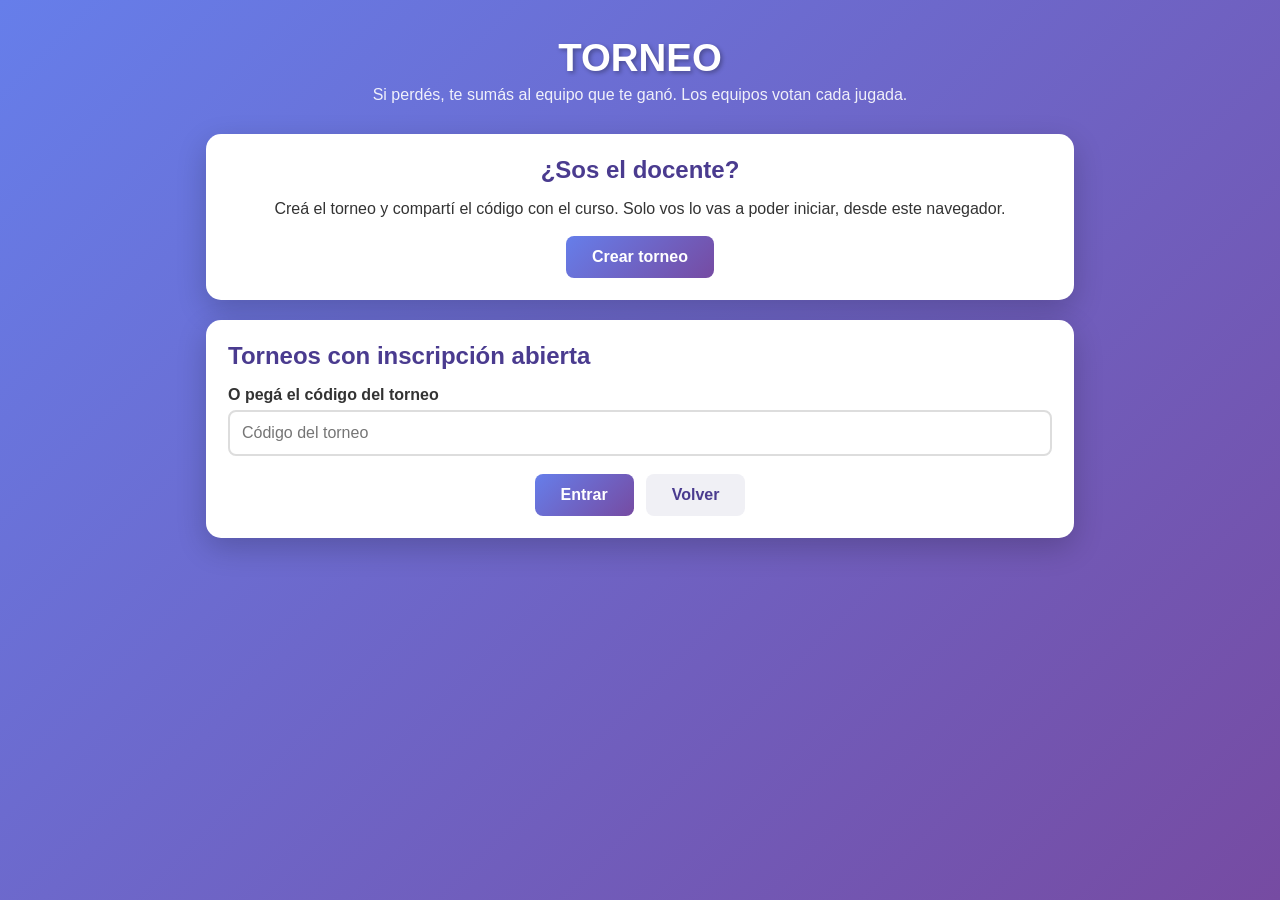
==== src/main/resources/static/torneo.html @ 72468ebf "Add files via upload" ====
<!DOCTYPE html>
<html lang="es">
<head>
    <meta charset="UTF-8">
    <meta name="viewport" content="width=device-width, initial-scale=1.0">
    <title>Multifósforos - Torneo</title>
    <link rel="stylesheet" href="estilos.css">
    <style>
        .container { padding: 16px; }
        .card { padding: 22px; }
        .id-torneo { font-family: monospace; background: #f0f0f5; padding: 8px; border-radius: 6px; word-break: break-all; }
        .chip { display: inline-block; padding: 4px 10px; border-radius: 20px; background: #f0f0f5; color: #4a3b8f;
                font-size: .85em; font-weight: 600; margin: 3px 4px 3px 0; }
        .chip.final { background: #fff3cd; color: #8a6d00; }
        .chip.yo { background: #e8eaff; }
        .ronda { text-align: center; font-weight: 600; color: #4a3b8f; margin-bottom: 10px; }
        .equipos { display: flex; gap: 10px; flex-wrap: wrap; }
        .equipo { flex: 1; min-width: 140px; padding: 12px; border-radius: 10px; border: 3px solid #eee; text-align: center; }
        .equipo.turno { border-color: #f4b400; background: #fff8e1; }
        .equipo .nombre { font-weight: 700; }
        .equipo .integrantes { font-size: .85em; color: #666; margin-top: 4px; }
        .estado { text-align: center; font-size: 1.15em; font-weight: 600; margin: 16px 0 4px; }
        .cuenta { text-align: center; font-size: 2.2em; font-weight: 800; color: #c62828; }
        .contador { text-align: center; font-size: 2.6em; font-weight: 800; color: #4a3b8f; }
        .mesa { display: flex; flex-wrap: wrap; gap: 8px; justify-content: center; padding: 18px 10px;
                min-height: 80px; background: #3e2723; border-radius: 12px; margin: 12px 0; }
        .fosforo { width: 8px; height: 54px; background: #f5deb3; border-radius: 3px; position: relative; }
        .fosforo::before { content: ''; position: absolute; top: -6px; left: -3px; width: 14px; height: 16px;
                           background: #c62828; border-radius: 50% 50% 45% 45%; }
        .fosforo.marcado { opacity: .3; }
        .votos { display: grid; grid-template-columns: repeat(auto-fit, minmax(80px, 1fr)); gap: 10px; }
        .votos .btn { margin-top: 0; padding: 16px 8px; font-size: 1.1em; }
        .votos .btn.elegido { outline: 4px solid #f4b400; }
        .conteo { text-align: center; margin-top: 10px; color: #555; }
        .elegida { text-align: center; font-size: 1.4em; font-weight: 800; padding: 14px; border-radius: 10px;
                   background: #fff8e1; color: #8a6d00; margin-top: 12px; }
        .aviso { text-align: center; padding: 14px; border-radius: 10px; background: #f0f0f5; color: #4a3b8f; font-weight: 600; }
        .aviso.bien { background: #e8f5e9; color: #256029; }
        .aviso.mal { background: #fdecea; color: #a12622; }
        .lista-simple { list-style: none; }
        .lista-simple li { padding: 6px 0; border-bottom: 1px solid #f0f0f0; display: flex; justify-content: space-between; gap: 8px; }
        .campeon { text-align: center; }
        .campeon .titulo { font-size: 1.8em; font-weight: 800; color: #4a3b8f; }
        .qr { display: flex; justify-content: center; margin: 12px 0; }
        .qr svg { width: min(70vw, 260px); height: auto; }
        .oculto { display: none; }
    </style>
</head>
<body>
<div class="container">
    <div class="header"><h1>Torneo</h1><p>Si perdés, te sumás al equipo que te ganó. Los equipos votan cada jugada.</p></div>

    <!-- sin id: crear o elegir torneo -->
    <div id="vistaInicio" class="oculto">
        <div class="card" style="text-align:center">
            <h2>¿Sos el docente?</h2>
            <p>Creá el torneo y compartí el código con el curso. Solo vos lo vas a poder iniciar, desde este navegador.</p>
            <div class="acciones"><button class="btn" id="btnCrear">Crear torneo</button></div>
        </div>
        <div class="card">
            <h2>Torneos con inscripción abierta</h2>
            <ul id="listaTorneos" class="lista-partidas"></ul>
            <label for="codigo">O pegá el código del torneo</label>
            <input id="codigo" placeholder="Código del torneo">
            <div class="acciones">
                <button class="btn" id="btnIr">Entrar</button>
                <a class="btn btn-secundario" href="index.html">Volver</a>
            </div>
            <div id="mensajeInicio" class="mensaje"></div>
        </div>
    </div>

    <!-- con id -->
    <div id="vistaTorneo" class="oculto">
        <div class="card" id="cardInscripcion">
            <h2>Inscripción</h2>
            <p>Código del torneo:</p>
            <p class="id-torneo" id="idTorneo"></p>
            <div id="qrAdmin" class="qr oculto"></div>
            <div id="formInscripcion">
                <label for="nombre">Tu nombre</label>
                <input id="nombre" maxlength="20" placeholder="Ej.: Ana">
                <div class="acciones"><button class="btn" id="btnInscribirme">Inscribirme</button></div>
            </div>
            <div id="yaInscripto" class="aviso bien oculto"></div>
            <div id="admin" class="oculto">
                <div class="acciones">
                    <button class="btn" id="btnIniciar">Iniciar torneo</button>
                    <a class="btn btn-secundario" id="linkProyector" target="_blank">Abrir vista del proyector</a>
                </div>
                <div class="ayuda" style="text-align:center" id="ayudaIniciar"></div>
            </div>
            <h2 style="margin-top:20px">Inscriptos (<span id="cantInscriptos">0</span>)</h2>
            <div id="inscriptos"></div>
        </div>

        <div class="card oculto" id="cardJuego">
            <div class="ronda" id="ronda"></div>
            <div id="miSituacion"></div>
            <div id="miPartida" class="oculto">
                <div class="equipos" id="equipos"></div>
                <div class="estado" id="estado"></div>
                <div class="cuenta" id="cuenta"></div>
                <div class="contador" id="contador"></div>
                <div class="mesa" id="mesa"></div>
                <div class="votos" id="votos"></div>
                <div class="conteo" id="conteo"></div>
                <div id="elegida"></div>
            </div>
        </div>

        <div class="card oculto" id="cardCampeon">
            <div class="campeon">
                <div>🏆 Equipo campeón</div>
                <div class="titulo" id="nombreCampeon"></div>
                <div id="campeonYo"></div>
                <ul class="lista-simple" id="integrantesCampeon" style="margin-top:12px"></ul>
            </div>
        </div>

        <div class="card oculto" id="cardHistorial">
            <h2>Jugadas de tu partida</h2>
            <ul class="lista-simple" id="historial"></ul>
        </div>

        <div id="mensaje" class="mensaje"></div>
        <div class="acciones" style="margin-bottom:20px">
            <a class="btn btn-secundario" id="linkProyector2" target="_blank">Ver proyector</a>
            <a class="btn btn-secundario" href="index.html">Inicio</a>
        </div>
    </div>
</div>

<script src="js/sockjs.min.js"></script>
<script src="js/stomp.min.js"></script>
<script src="js/qrcode.js"></script>
<script src="comun.js"></script>
<script>
    const torneoId = new URLSearchParams(window.location.search).get('id');
    const miId = obtenerJugadorId();
    let torneo = null;
    let stompClient = null;
    let miVoto = null;          // lo que voté en la votación abierta
    let claveVotacion = null;   // para saber cuándo empieza una votación nueva
    let finVotacion = 0;

    const $ = (id) => document.getElementById(id);
    const mostrar = (id, si) => $(id).classList.toggle('oculto', !si);

    function esc(s) { const d = document.createElement('div'); d.textContent = s == null ? '' : s; return d.innerHTML; }
    function leerClave() { try { return localStorage.getItem('claveAdmin_' + torneoId); } catch (e) { return null; } }
    function guardarClave(id, clave) { try { localStorage.setItem('claveAdmin_' + id, clave); } catch (e) { } }

    // ---------- sin id ----------
    async function vistaInicio() {
        mostrar('vistaInicio', true);
        $('btnCrear').addEventListener('click', async () => {
            const resp = await fetch('/api/torneos', { method: 'POST' });
            const datos = await resp.json();
            guardarClave(datos.torneo.id, datos.claveAdmin);
            window.location.href = 'torneo.html?id=' + encodeURIComponent(datos.torneo.id);
        });
        $('btnIr').addEventListener('click', () => {
            const c = $('codigo').value.trim();
            if (!c) { mostrarMensaje($('mensajeInicio'), 'Pegá el código del torneo', 'error'); return; }
            window.location.href = 'torneo.html?id=' + encodeURIComponent(c);
        });
        const torneos = await fetch('/api/torneos').then(r => r.json());
        const abiertos = torneos.filter(t => t.estado === 'INSCRIPCION');
        const lista = $('listaTorneos');
        if (abiertos.length === 0) {
            lista.innerHTML = '<li class="vacio">No hay torneos abiertos todavía.</li>';
        }
        for (const t of abiertos) {
            const li = document.createElement('li');
            li.innerHTML = '<span><strong>Torneo</strong> · ' + esc(t.id.substring(0, 8)) + '</span><span>'
                + t.inscriptos.length + ' inscriptos</span>';
            li.addEventListener('click', () => { window.location.href = 'torneo.html?id=' + encodeURIComponent(t.id); });
            lista.appendChild(li);
        }
    }

    // ---------- con id ----------
    function conectar() {
        mostrar('vistaTorneo', true);
        $('idTorneo').textContent = torneoId;
        $('linkProyector').href = 'proyector.html?id=' + encodeURIComponent(torneoId);
        $('linkProyector2').href = 'proyector.html?id=' + encodeURIComponent(torneoId);
        $('nombre').value = sessionStorage.getItem('nombre') || '';
        $('btnInscribirme').addEventListener('click', inscribirme);
        $('btnIniciar').addEventListener('click', iniciar);

        stompClient = Stomp.over(new SockJS('/ws'));
        stompClient.debug = null;
        stompClient.connect({}, () => {
            stompClient.subscribe('/topic/torneo/' + torneoId, (frame) => {
                const msg = JSON.parse(frame.body);
                if (msg.tipo === 'ESTADO') render(msg.torneo);
                else if (msg.tipo === 'ERROR' && msg.jugadorId === miId) mostrarMensaje($('mensaje'), msg.error, 'error');
            });
            fetch('/api/torneos/' + encodeURIComponent(torneoId))
                .then(r => r.ok ? r.json() : Promise.reject())
                .then(render)
                .catch(() => { mostrarMensaje($('mensaje'), 'El torneo no existe', 'error'); mostrar('cardInscripcion', false); });
        }, () => mostrarMensaje($('mensaje'), 'Se perdió la conexión. Recargá la página.', 'error'));
        setInterval(actualizarCuenta, 250);
    }

    async function inscribirme() {
        const nombre = $('nombre').value.trim();
        if (!nombre) { mostrarMensaje($('mensaje'), 'Ingresá tu nombre', 'error'); return; }
        const resp = await fetch('/api/torneos/' + encodeURIComponent(torneoId) + '/inscriptos', {
            method: 'POST', headers: { 'Content-Type': 'application/json' },
            body: JSON.stringify({ jugadorId: miId, nombre: nombre })
        });
        const datos = await resp.json().catch(() => ({}));
        if (!resp.ok) { mostrarMensaje($('mensaje'), datos.error || 'No te pudiste inscribir', 'error'); return; }
        sessionStorage.setItem('nombre', nombre);
        $('mensaje').className = 'mensaje';
        render(datos);
    }

    async function iniciar() {
        const resp = await fetch('/api/torneos/' + encodeURIComponent(torneoId) + '/iniciar', {
            method: 'POST', headers: { 'Content-Type': 'application/json' },
            body: JSON.stringify({ claveAdmin: leerClave() })
        });
        const datos = await resp.json().catch(() => ({}));
        if (!resp.ok) { mostrarMensaje($('mensaje'), datos.error || 'No se pudo iniciar', 'error'); return; }
        render(datos);
    }

    function votar(q) {
        $('mensaje').className = 'mensaje';
        miVoto = q;
        stompClient.send('/app/torneo/voto', {}, JSON.stringify({ torneoId: torneoId, jugadorId: miId, cantidad: q }));
        render(torneo);
    }

    // ---------- render ----------
    function render(t) {
        torneo = t;
        const yo = t.inscriptos.find(i => i.id === miId);

        // inscripción
        mostrar('cardInscripcion', t.estado === 'INSCRIPCION');
        mostrar('formInscripcion', t.estado === 'INSCRIPCION' && !yo);
        mostrar('yaInscripto', !!yo);
        if (yo) $('yaInscripto').textContent = 'Estás inscripto como ' + yo.nombre + '. Esperá a que empiece el torneo.';
        const esAdmin = !!leerClave();
        mostrar('admin', esAdmin && t.estado === 'INSCRIPCION');
        mostrar('qrAdmin', esAdmin && t.estado === 'INSCRIPCION');
        if (esAdmin && !$('qrAdmin').innerHTML) {
            const qr = qrcode(0, 'M');
            qr.addData(window.location.origin + '/torneo.html?id=' + t.id);
            qr.make();
            $('qrAdmin').innerHTML = qr.createSvgTag({ cellSize: 6, margin: 2, scalable: true });
        }
        $('btnIniciar').disabled = t.inscriptos.length < t.minInscriptos;
        $('ayudaIniciar').textContent = t.inscriptos.length < t.minInscriptos
            ? 'Hacen falta al menos ' + t.minInscriptos + ' inscriptos para iniciar.' : 'Al iniciar se cierra la inscripción.';
        $('cantInscriptos').textContent = t.inscriptos.length;
        $('inscriptos').innerHTML = t.inscriptos.length === 0 ? '<span class="vacio">Todavía no hay nadie.</span>'
            : t.inscriptos.map(i => '<span class="chip' + (i.id === miId ? ' yo' : '') + '">' + esc(i.nombre) + '</span>').join('');

        // juego
        mostrar('cardJuego', t.estado === 'EN_CURSO');
        mostrar('cardCampeon', t.estado === 'TERMINADO');
        mostrar('cardHistorial', false);
        if (t.estado === 'EN_CURSO') renderJuego(t, yo);
        if (t.estado === 'TERMINADO') renderCampeon(t);
    }

    function renderJuego(t, yo) {
        const r = t.ronda;
        $('ronda').innerHTML = (r.esFinal ? '<span class="chip final">FINAL</span> ' : '')
            + 'Ronda ' + r.numero + ' · ' + r.fosforos + ' fósforos · se saca de 1 a ' + r.maxQuitar;
        const miEquipo = t.participantes.find(e => e.integrantes.some(i => i.id === miId));
        const situacion = $('miSituacion');
        mostrar('miPartida', false);

        if (!yo) {
            situacion.innerHTML = '<div class="aviso">No estás inscripto en este torneo. Podés seguirlo desde el proyector.</div>';
            return;
        }
        if (!miEquipo) {
            situacion.innerHTML = '<div class="aviso mal">Tu equipo perdió contra la máquina y quedó afuera. Seguí el torneo desde el proyector.</div>';
            return;
        }
        const p = r.partidas.find(x => x.equipoA.id === miEquipo.id || x.equipoB.id === miEquipo.id);
        situacion.innerHTML = '<div style="text-align:center;margin-bottom:10px">Tu equipo: <strong>' + esc(miEquipo.nombre)
            + '</strong> (' + miEquipo.integrantes.length + ')</div>';
        if (!p) return;
        if (p.estado === 'TERMINADA') {
            const gano = p.ganadorEquipoId === miEquipo.id;
            situacion.innerHTML += '<div class="aviso ' + (gano ? 'bien' : '') + '">'
                + (gano ? '¡Tu equipo ganó esta partida! ' : '')
                + 'Esperando que terminen las demás partidas de la ronda…</div>';
            renderHistorial(p, miEquipo);
            return;
        }
        mostrar('miPartida', true);
        renderPartida(p, miEquipo);
        renderHistorial(p, miEquipo);
    }

    function renderEquipo(e, turno, miEquipoId) {
        const nombres = e.maquina ? 'MIN-MAX' : e.integrantes.map(i => esc(i.nombre) + (i.id === e.capitanId ? ' ★' : '')).join(', ');
        return '<div class="equipo' + (turno ? ' turno' : '') + '"><div class="nombre">' + esc(e.nombre)
            + (e.id === miEquipoId ? ' (el tuyo)' : '') + '</div><div class="integrantes">' + nombres + '</div></div>';
    }

    function renderPartida(p, miEquipo) {
        $('equipos').innerHTML = renderEquipo(p.equipoA, p.turnoEquipoId === p.equipoA.id, miEquipo.id)
            + renderEquipo(p.equipoB, p.turnoEquipoId === p.equipoB.id, miEquipo.id);
        $('contador').textContent = p.fosforosRestantes;
        const mesa = $('mesa');
        mesa.innerHTML = '';
        for (let i = 0; i < p.fosforosRestantes; i++) {
            const f = document.createElement('div'); f.className = 'fosforo'; mesa.appendChild(f);
        }

        const v = p.votacion;
        const miTurno = p.turnoEquipoId === miEquipo.id;
        const clave = v ? p.id + '|' + p.historial.length + '|' + v.equipoId : null;
        if (clave !== claveVotacion) { claveVotacion = clave; miVoto = null; }
        finVotacion = v && !v.cerrada ? Date.now() + v.msRestantes : 0;

        const votos = $('votos');
        votos.innerHTML = '';
        $('conteo').textContent = '';
        $('elegida').innerHTML = '';
        const rival = p.equipoA.id === miEquipo.id ? p.equipoB : p.equipoA;

        if (v && v.cerrada) {
            $('estado').textContent = miTurno ? 'Tu equipo eligió' : rival.nombre + ' eligió';
            $('elegida').innerHTML = '<div class="elegida">Sacar ' + v.jugadaElegida + '</div>';
            marcar(v.jugadaElegida);
            return;
        }
        if (miTurno) {
            $('estado').textContent = miVoto ? 'Votaste sacar ' + miVoto + '. Podés cambiarlo.' : '¡Votá cuántos sacar!';
            for (let q = 1; q <= p.maxQuitar; q++) {
                const b = document.createElement('button');
                b.className = 'btn' + (miVoto === q ? ' elegido' : '');
                b.textContent = 'Sacar ' + q;
                b.disabled = q > p.fosforosRestantes;
                b.addEventListener('click', () => votar(q));
                votos.appendChild(b);
            }
            if (v) {
                const total = miEquipo.integrantes.length;
                const conteo = Object.entries(v.conteo).map(([q, n]) => 'sacar ' + q + ': ' + n).join(' · ');
                $('conteo').textContent = 'Votaron ' + v.votantes.length + ' de ' + total + (conteo ? ' — ' + conteo : '');
            }
        } else {
            $('estado').textContent = rival.maquina ? 'Juega la máquina…' : 'Vota ' + rival.nombre + '…';
        }
    }

    function renderHistorial(p, miEquipo) {
        mostrar('cardHistorial', true);
        const hist = $('historial');
        hist.innerHTML = p.historial.length === 0 ? '<li class="vacio">Todavía no hay jugadas.</li>' : '';
        p.historial.forEach((j, i) => {
            const li = document.createElement('li');
            li.textContent = (i + 1) + '. ' + (j.equipoId === miEquipo.id ? 'Tu equipo' : j.nombre) + ' sacó ' + j.cantidad
                + ' → quedan ' + j.fosforosDespues;
            hist.appendChild(li);
        });
    }

    function renderCampeon(t) {
        const c = t.campeon;
        $('nombreCampeon').textContent = c.nombre;
        const soyCampeon = c.integrantes.some(i => i.id === miId);
        $('campeonYo').innerHTML = soyCampeon ? '<div class="aviso bien" style="margin-top:10px">¡Son los campeones!</div>' : '';
        $('integrantesCampeon').innerHTML = c.maquina ? '<li>La máquina (MIN-MAX) ganó el torneo.</li>'
            : c.integrantes.map(i => '<li><span>' + esc(i.nombre) + (i.id === c.capitanId ? ' ★ capitán' : '') + '</span><span>'
                + i.partidasJugadas + ' partidas</span></li>').join('');
    }

    function marcar(q) {
        const fs = document.querySelectorAll('#mesa .fosforo');
        fs.forEach((f, i) => f.classList.toggle('marcado', i >= fs.length - q));
    }

    function actualizarCuenta() {
        const el = $('cuenta');
        if (!el) return;
        el.textContent = finVotacion ? Math.max(0, Math.ceil((finVotacion - Date.now()) / 1000)) + ' s' : '';
    }

    if (torneoId) conectar(); else vistaInicio();
</script>
</body>
</html>
---- src/main/resources/static/estilos.css ----
* { margin: 0; padding: 0; box-sizing: border-box; }
body {
    font-family: 'Segoe UI', Tahoma, Geneva, Verdana, sans-serif;
    background: linear-gradient(135deg, #667eea 0%, #764ba2 100%);
    min-height: 100vh;
    color: #333;
}
.container { max-width: 900px; margin: 0 auto; padding: 20px; }
.header { text-align: center; color: white; margin: 20px 0 30px; }
.header h1 { font-size: 2.4em; text-shadow: 2px 2px 4px rgba(0,0,0,0.3); text-transform: uppercase; }
.header p { opacity: .9; margin-top: 6px; }
.card {
    background: white; border-radius: 15px; padding: 30px;
    box-shadow: 0 10px 30px rgba(0,0,0,0.2); margin-bottom: 20px;
}
.card h2 { margin-bottom: 16px; color: #4a3b8f; }
label { display: block; font-weight: 600; margin: 14px 0 6px; }
input, select {
    width: 100%; padding: 12px; border: 2px solid #ddd; border-radius: 8px; font-size: 1em;
}
input:focus, select:focus { outline: none; border-color: #667eea; }
.ayuda { font-size: .85em; color: #777; margin-top: 4px; }
.btn {
    display: inline-block; padding: 12px 26px; border: none; border-radius: 8px; cursor: pointer;
    font-size: 1em; font-weight: 600; text-decoration: none; color: white;
    background: linear-gradient(135deg, #667eea 0%, #764ba2 100%); margin-top: 18px;
}
.btn:hover { opacity: .9; }
.btn:disabled { background: #bbb; cursor: not-allowed; }
.btn-secundario { background: #f0f0f5; color: #4a3b8f; }
.acciones { display: flex; gap: 12px; flex-wrap: wrap; justify-content: center; }
.mensaje { margin-top: 14px; padding: 12px; border-radius: 8px; display: none; }
.mensaje.error { display: block; background: #fdecea; color: #a12622; }
.mensaje.ok { display: block; background: #e8f5e9; color: #256029; }
.lista-partidas { list-style: none; margin-top: 10px; }
.lista-partidas li {
    padding: 12px; border: 2px solid #eee; border-radius: 8px; margin-bottom: 8px; cursor: pointer;
    display: flex; justify-content: space-between; align-items: center;
}
.lista-partidas li:hover { border-color: #667eea; }
.vacio { color: #888; font-style: italic; }
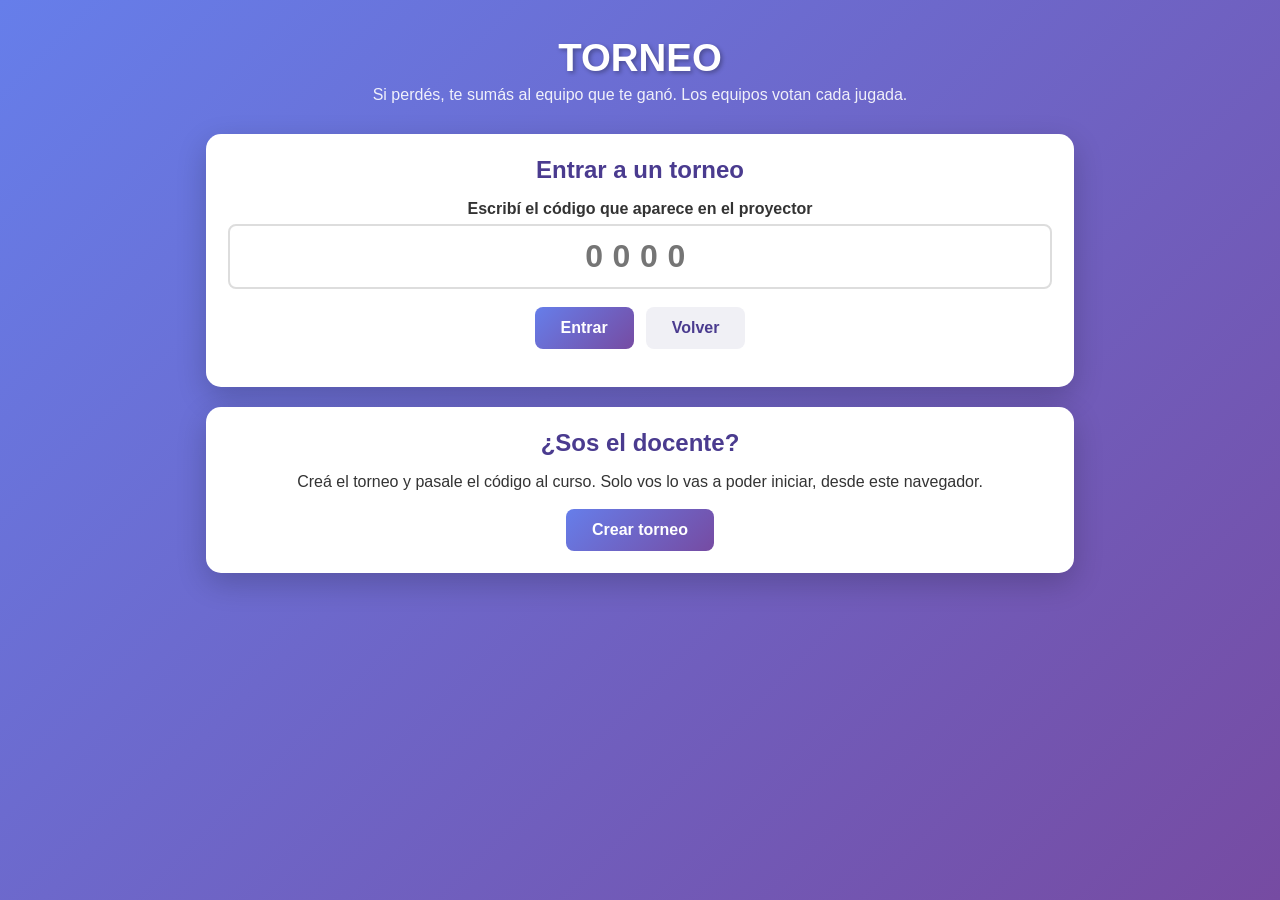
==== commit 6525c1d9: "Add files via upload" ====
--- a/src/main/resources/static/torneo.html
+++ b/src/main/resources/static/torneo.html
@@ -41,8 +41,8 @@
         .lista-simple li { padding: 6px 0; border-bottom: 1px solid #f0f0f0; display: flex; justify-content: space-between; gap: 8px; }
         .campeon { text-align: center; }
         .campeon .titulo { font-size: 1.8em; font-weight: 800; color: #4a3b8f; }
-        .qr { display: flex; justify-content: center; margin: 12px 0; }
-        .qr svg { width: min(70vw, 260px); height: auto; }
+        .codigo-grande { text-align: center; font-size: 3em; font-weight: 800; letter-spacing: .15em; color: #4a3b8f; }
+        .input-codigo { text-align: center; font-size: 2em; font-weight: 700; letter-spacing: .3em; }
         .oculto { display: none; }
     </style>
 </head>
@@ -53,20 +53,20 @@
     <!-- sin id: crear o elegir torneo -->
     <div id="vistaInicio" class="oculto">
         <div class="card" style="text-align:center">
-            <h2>¿Sos el docente?</h2>
-            <p>Creá el torneo y compartí el código con el curso. Solo vos lo vas a poder iniciar, desde este navegador.</p>
-            <div class="acciones"><button class="btn" id="btnCrear">Crear torneo</button></div>
-        </div>
-        <div class="card">
-            <h2>Torneos con inscripción abierta</h2>
-            <ul id="listaTorneos" class="lista-partidas"></ul>
-            <label for="codigo">O pegá el código del torneo</label>
-            <input id="codigo" placeholder="Código del torneo">
+            <h2>Entrar a un torneo</h2>
+            <label for="codigo">Escribí el código que aparece en el proyector</label>
+            <input id="codigo" class="input-codigo" inputmode="numeric" maxlength="4" placeholder="0000" autocomplete="off">
             <div class="acciones">
                 <button class="btn" id="btnIr">Entrar</button>
                 <a class="btn btn-secundario" href="index.html">Volver</a>
             </div>
             <div id="mensajeInicio" class="mensaje"></div>
+            <ul id="listaTorneos" class="lista-partidas" style="margin-top:16px;text-align:left"></ul>
+        </div>
+        <div class="card" style="text-align:center">
+            <h2>¿Sos el docente?</h2>
+            <p>Creá el torneo y pasale el código al curso. Solo vos lo vas a poder iniciar, desde este navegador.</p>
+            <div class="acciones"><button class="btn" id="btnCrear">Crear torneo</button></div>
         </div>
     </div>
 
@@ -74,9 +74,8 @@
     <div id="vistaTorneo" class="oculto">
         <div class="card" id="cardInscripcion">
             <h2>Inscripción</h2>
-            <p>Código del torneo:</p>
-            <p class="id-torneo" id="idTorneo"></p>
-            <div id="qrAdmin" class="qr oculto"></div>
+            <p style="text-align:center">Código del torneo:</p>
+            <p class="codigo-grande" id="idTorneo"></p>
             <div id="formInscripcion">
                 <label for="nombre">Tu nombre</label>
                 <input id="nombre" maxlength="20" placeholder="Ej.: Ana">
@@ -133,7 +132,6 @@
 
 <script src="js/sockjs.min.js"></script>
 <script src="js/stomp.min.js"></script>
-<script src="js/qrcode.js"></script>
 <script src="comun.js"></script>
 <script>
     const torneoId = new URLSearchParams(window.location.search).get('id');
@@ -160,20 +158,24 @@
             guardarClave(datos.torneo.id, datos.claveAdmin);
             window.location.href = 'torneo.html?id=' + encodeURIComponent(datos.torneo.id);
         });
-        $('btnIr').addEventListener('click', () => {
+        const entrar = async () => {
             const c = $('codigo').value.trim();
-            if (!c) { mostrarMensaje($('mensajeInicio'), 'Pegá el código del torneo', 'error'); return; }
+            if (!c) { mostrarMensaje($('mensajeInicio'), 'Escribí el código del torneo', 'error'); return; }
+            const resp = await fetch('/api/torneos/' + encodeURIComponent(c));
+            if (!resp.ok) { mostrarMensaje($('mensajeInicio'), 'No hay ningún torneo con el código ' + c, 'error'); return; }
             window.location.href = 'torneo.html?id=' + encodeURIComponent(c);
-        });
+        };
+        $('btnIr').addEventListener('click', entrar);
+        $('codigo').addEventListener('keydown', (e) => { if (e.key === 'Enter') entrar(); });
         const torneos = await fetch('/api/torneos').then(r => r.json());
         const abiertos = torneos.filter(t => t.estado === 'INSCRIPCION');
         const lista = $('listaTorneos');
         if (abiertos.length === 0) {
-            lista.innerHTML = '<li class="vacio">No hay torneos abiertos todavía.</li>';
+            lista.innerHTML = '';
         }
         for (const t of abiertos) {
             const li = document.createElement('li');
-            li.innerHTML = '<span><strong>Torneo</strong> · ' + esc(t.id.substring(0, 8)) + '</span><span>'
+            li.innerHTML = '<span>Torneo <strong>' + esc(t.id) + '</strong></span><span>'
                 + t.inscriptos.length + ' inscriptos</span>';
             li.addEventListener('click', () => { window.location.href = 'torneo.html?id=' + encodeURIComponent(t.id); });
             lista.appendChild(li);
@@ -249,13 +251,6 @@
         if (yo) $('yaInscripto').textContent = 'Estás inscripto como ' + yo.nombre + '. Esperá a que empiece el torneo.';
         const esAdmin = !!leerClave();
         mostrar('admin', esAdmin && t.estado === 'INSCRIPCION');
-        mostrar('qrAdmin', esAdmin && t.estado === 'INSCRIPCION');
-        if (esAdmin && !$('qrAdmin').innerHTML) {
-            const qr = qrcode(0, 'M');
-            qr.addData(window.location.origin + '/torneo.html?id=' + t.id);
-            qr.make();
-            $('qrAdmin').innerHTML = qr.createSvgTag({ cellSize: 6, margin: 2, scalable: true });
-        }
         $('btnIniciar').disabled = t.inscriptos.length < t.minInscriptos;
         $('ayudaIniciar').textContent = t.inscriptos.length < t.minInscriptos
             ? 'Hacen falta al menos ' + t.minInscriptos + ' inscriptos para iniciar.' : 'Al iniciar se cierra la inscripción.';
